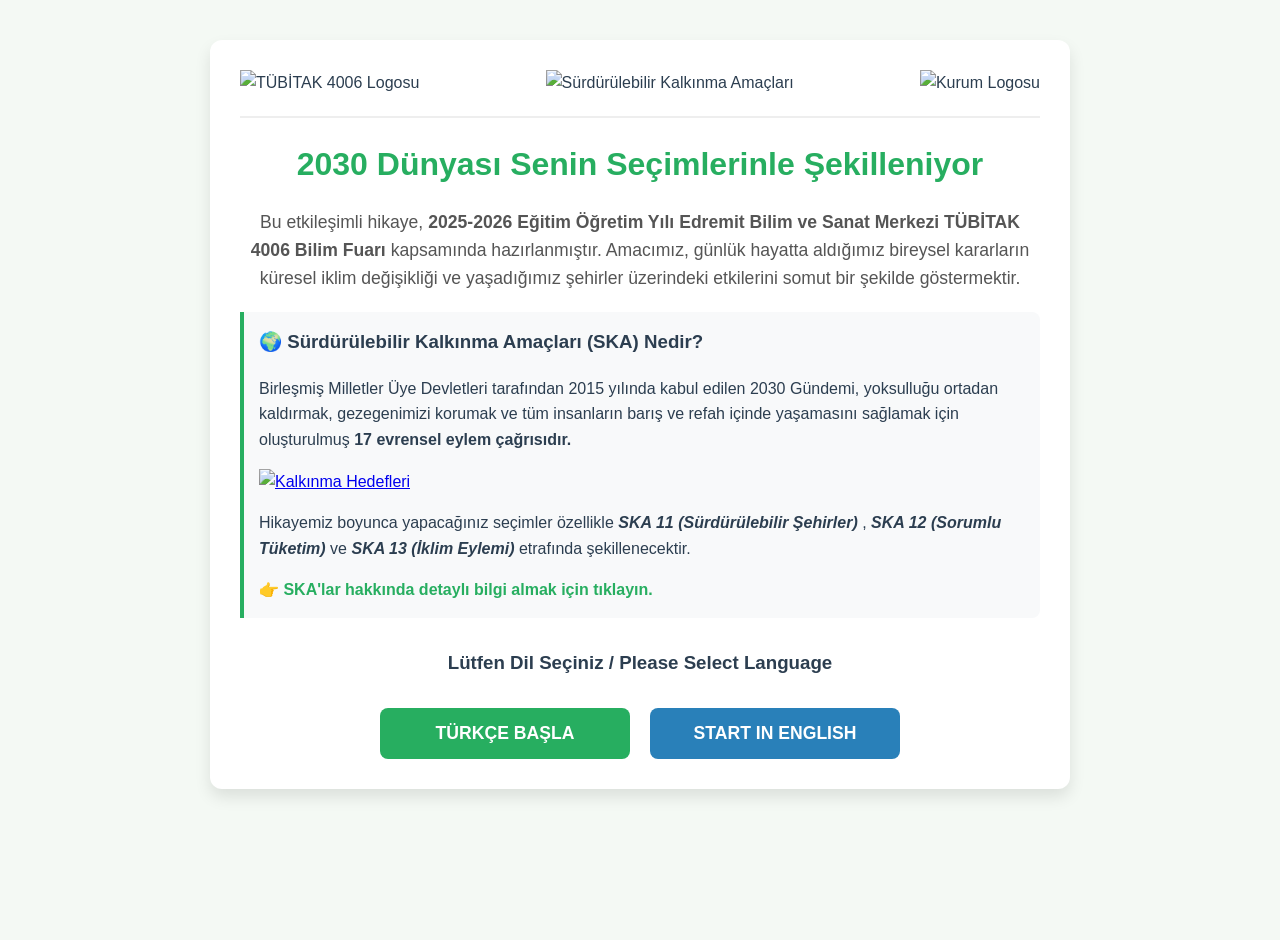
==== index.html @ 781aa415 "Add files via upload" ====
<!DOCTYPE html>
<html lang="tr">
<head>
    <meta charset="UTF-8">
    <meta name="viewport" content="width=device-width, initial-scale=1.0">
    <title>2030 Dünyası - TÜBİTAK 4006</title>
    <link rel="stylesheet" href="style.css">
    <style>
        /* Sayfa içeriğini ortalamayı garantiye alan yedek body ayarı */
        body {
            display: flex;
            justify-content: center;
            align-items: flex-start;
            min-height: 100vh;
            margin: 0;
            padding: 20px;
        }

        .intro-container {
            max-width: 800px;
            width: 100%;
            background-color: var(--card-bg, #ffffff);
            border-radius: 12px;
            box-shadow: 0 8px 16px rgba(0,0,0,0.1);
            padding: 30px;
            margin: 20px auto; /* Sağ ve sol boşlukları otomatik eşitleyerek ortalar */
        }

        .logo-row {
            display: flex;
            justify-content: space-between;
            align-items: center;
            border-bottom: 2px solid #eee;
            padding-bottom: 20px;
            margin-bottom: 20px;
        }

        .logo-row img {
            max-height: 100px;
            max-width: 40%;
            object-fit: contain;
        }

        .project-title {
            text-align: center;
            color: var(--primary-color, #27ae60);
            font-size: 2em;
            margin-bottom: 10px;
        }

        .info-section {
            background-color: #f8f9fa;
            border-left: 4px solid var(--primary-color, #27ae60);
            padding: 15px;
            margin: 20px 0;
            border-radius: 0 8px 8px 0;
        }

        .lang-row {
            display: flex;
            justify-content: center;
            gap: 20px;
            margin-top: 30px;
        }

        .btn-tr { background-color: #27ae60; }
        .btn-en { background-color: #2980b9; }
        .btn-tr:hover { background-color: #219653; }
        .btn-en:hover { background-color: #1f618d; }

        .lang-btn {
            color: white;
            border: none;
            padding: 15px 30px;
            font-size: 1.1em;
            border-radius: 8px;
            cursor: pointer;
            transition: transform 0.2s, background-color 0.2s;
            font-weight: bold;
            flex: 1;
            max-width: 250px;
        }
        .lang-btn:hover { transform: translateY(-3px); }
    </style>
</head>
<body>

    <div class="intro-container">
        <div class="logo-row">
            
            <img src="tubitak_logo.png" alt="TÜBİTAK 4006 Logosu">
            <img src="ska_banner_logo.png" alt="Sürdürülebilir Kalkınma Amaçları">
			<img src="kurum_logo.png" alt="Kurum Logosu">
        </div>

        <h1 class="project-title">2030 Dünyası Senin Seçimlerinle Şekilleniyor</h1>
        
        <p style="text-align: center; font-size: 1.1em; color: #555;">
            Bu etkileşimli hikaye, <strong>2025-2026 Eğitim Öğretim Yılı Edremit Bilim ve Sanat Merkezi TÜBİTAK 4006 Bilim Fuarı</strong> kapsamında hazırlanmıştır. 
            Amacımız, günlük hayatta aldığımız bireysel kararların küresel iklim değişikliği ve yaşadığımız şehirler üzerindeki etkilerini somut bir şekilde göstermektir.
        </p>

        <div class="info-section">
            <h3 style="margin-top: 0; color: #2c3e50;">🌍 Sürdürülebilir Kalkınma Amaçları (SKA) Nedir?</h3>
            <p>
                Birleşmiş Milletler Üye Devletleri tarafından 2015 yılında kabul edilen 2030 Gündemi, yoksulluğu ortadan kaldırmak, gezegenimizi korumak ve tüm insanların barış ve refah içinde yaşamasını sağlamak için oluşturulmuş <strong>17 evrensel eylem çağrısıdır.</strong>
            </p>
			<a href="https://turkiye.un.org/tr/sdgs#sdg-icons" target="_blank"><img src="hedefler.png" alt="Kalkınma Hedefleri" width="775" height="420"></a>
			
            <p>
                Hikayemiz boyunca yapacağınız seçimler özellikle <em> <strong>SKA 11 (Sürdürülebilir Şehirler) </strong></em>, <em><strong>SKA 12 (Sorumlu Tüketim)</strong></em> ve <em><strong>SKA 13 (İklim Eylemi)</strong></em> etrafında şekillenecektir.
            </p>
            <a href="https://turkiye.un.org/tr/sdgs" target="_blank" style="color: var(--primary-color, #27ae60); font-weight: bold; text-decoration: none;">
                👉 SKA'lar hakkında detaylı bilgi almak için tıklayın.
            </a>
        </div>

        <h3 style="text-align: center; margin-top: 30px; margin-bottom: 10px;">Lütfen Dil Seçiniz / Please Select Language</h3>
        
        <div class="lang-row">
            <button class="lang-btn btn-tr" onclick="window.location.href='seviye1.html'">TÜRKÇE BAŞLA</button>
            <button class="lang-btn btn-en" onclick="window.location.href='level1_en.html'">START IN ENGLISH</button>
        </div>
		

    </div>

</body>
</html>
---- style.css ----
:root {
    --bg-color: #f4f9f4; --text-color: #2c3e50;
    --primary-color: #27ae60; --hover-color: #2ecc71;
    --card-bg: #ffffff;
    --dialogue-mert: #2980b9; --dialogue-elif: #8e44ad;
    --dialogue-zeynep: #d35400; --dialogue-kamil: #c0392b;
}
body {
    font-family: 'Segoe UI', Tahoma, Geneva, Verdana, sans-serif;
    background-color: var(--bg-color); color: var(--text-color);
    line-height: 1.6; margin: 0; padding: 20px;
    display: flex; justify-content: center;
}
#game-container {
    max-width: 800px; width: 100%;
    background-color: var(--card-bg); border-radius: 12px;
    box-shadow: 0 8px 16px rgba(0,0,0,0.1); overflow: hidden;
    padding-bottom: 30px;
}
#scene-image {
    width: 100%; height: 400px; object-fit: cover;
    border-bottom: 4px solid var(--primary-color);
}
#story-content { padding: 30px; }
h2 {
    color: var(--primary-color); margin-top: 0;
    border-bottom: 2px dashed #ddd; padding-bottom: 10px;
}
.dialogue {
    margin: 15px 0; padding: 10px 15px; background-color: #f8f9fa;
    border-left: 4px solid #ccc; border-radius: 0 8px 8px 0;
}
.mert { border-color: var(--dialogue-mert); } .mert strong { color: var(--dialogue-mert); }
.elif { border-color: var(--dialogue-elif); } .elif strong { color: var(--dialogue-elif); }
.zeynep { border-color: var(--dialogue-zeynep); } .zeynep strong { color: var(--dialogue-zeynep); }
.kamil { border-color: var(--dialogue-kamil); } .kamil strong { color: var(--dialogue-kamil); }

.choice-btn {
    background-color: var(--primary-color); color: white;
    border: none; padding: 15px 20px; font-size: 16px;
    border-radius: 8px; cursor: pointer; transition: 0.3s;
    text-align: left; display: block; width: calc(100% - 60px);
    margin: 15px auto;
}
.choice-btn:hover { background-color: var(--hover-color); transform: translateY(-2px); }
.karne-box {
    background-color: #e8f8f5; border: 2px solid var(--primary-color);
    border-radius: 8px; padding: 20px; margin-top: 20px;
}
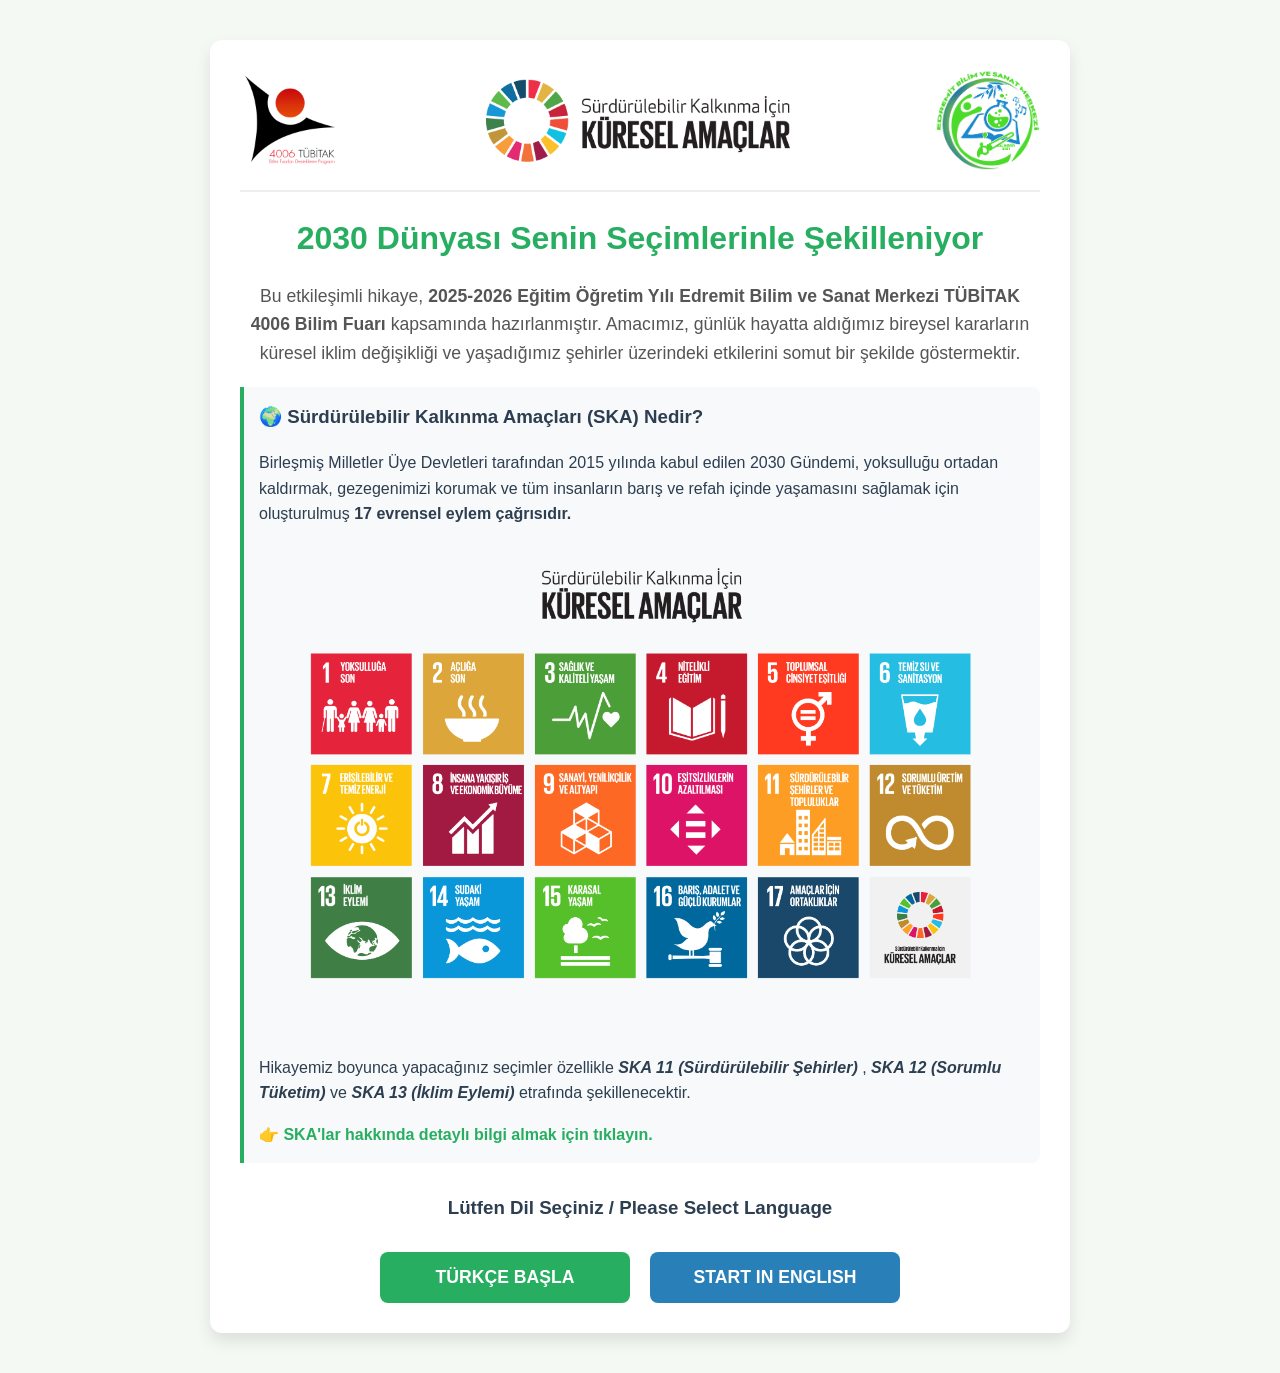
==== commit ec5fc588: "Update index.html" ====
--- a/index.html
+++ b/index.html
@@ -105,7 +105,7 @@
             <p>
                 Birleşmiş Milletler Üye Devletleri tarafından 2015 yılında kabul edilen 2030 Gündemi, yoksulluğu ortadan kaldırmak, gezegenimizi korumak ve tüm insanların barış ve refah içinde yaşamasını sağlamak için oluşturulmuş <strong>17 evrensel eylem çağrısıdır.</strong>
             </p>
-			<a href="https://turkiye.un.org/tr/sdgs#sdg-icons" target="_blank"><img src="hedefler.png" alt="Kalkınma Hedefleri" width="775" height="420"></a>
+			<a href="https://turkiye.un.org/tr/sdgs#sdg-icons" target="_blank"><img src="hedefler.png" alt="Kalkınma Hedefleri" style="max-width: 100%; height: auto; display: block; margin: 0 auto;"></a>
 			
             <p>
                 Hikayemiz boyunca yapacağınız seçimler özellikle <em> <strong>SKA 11 (Sürdürülebilir Şehirler) </strong></em>, <em><strong>SKA 12 (Sorumlu Tüketim)</strong></em> ve <em><strong>SKA 13 (İklim Eylemi)</strong></em> etrafında şekillenecektir.
@@ -126,4 +126,4 @@
     </div>
 
 </body>
-</html>+</html>
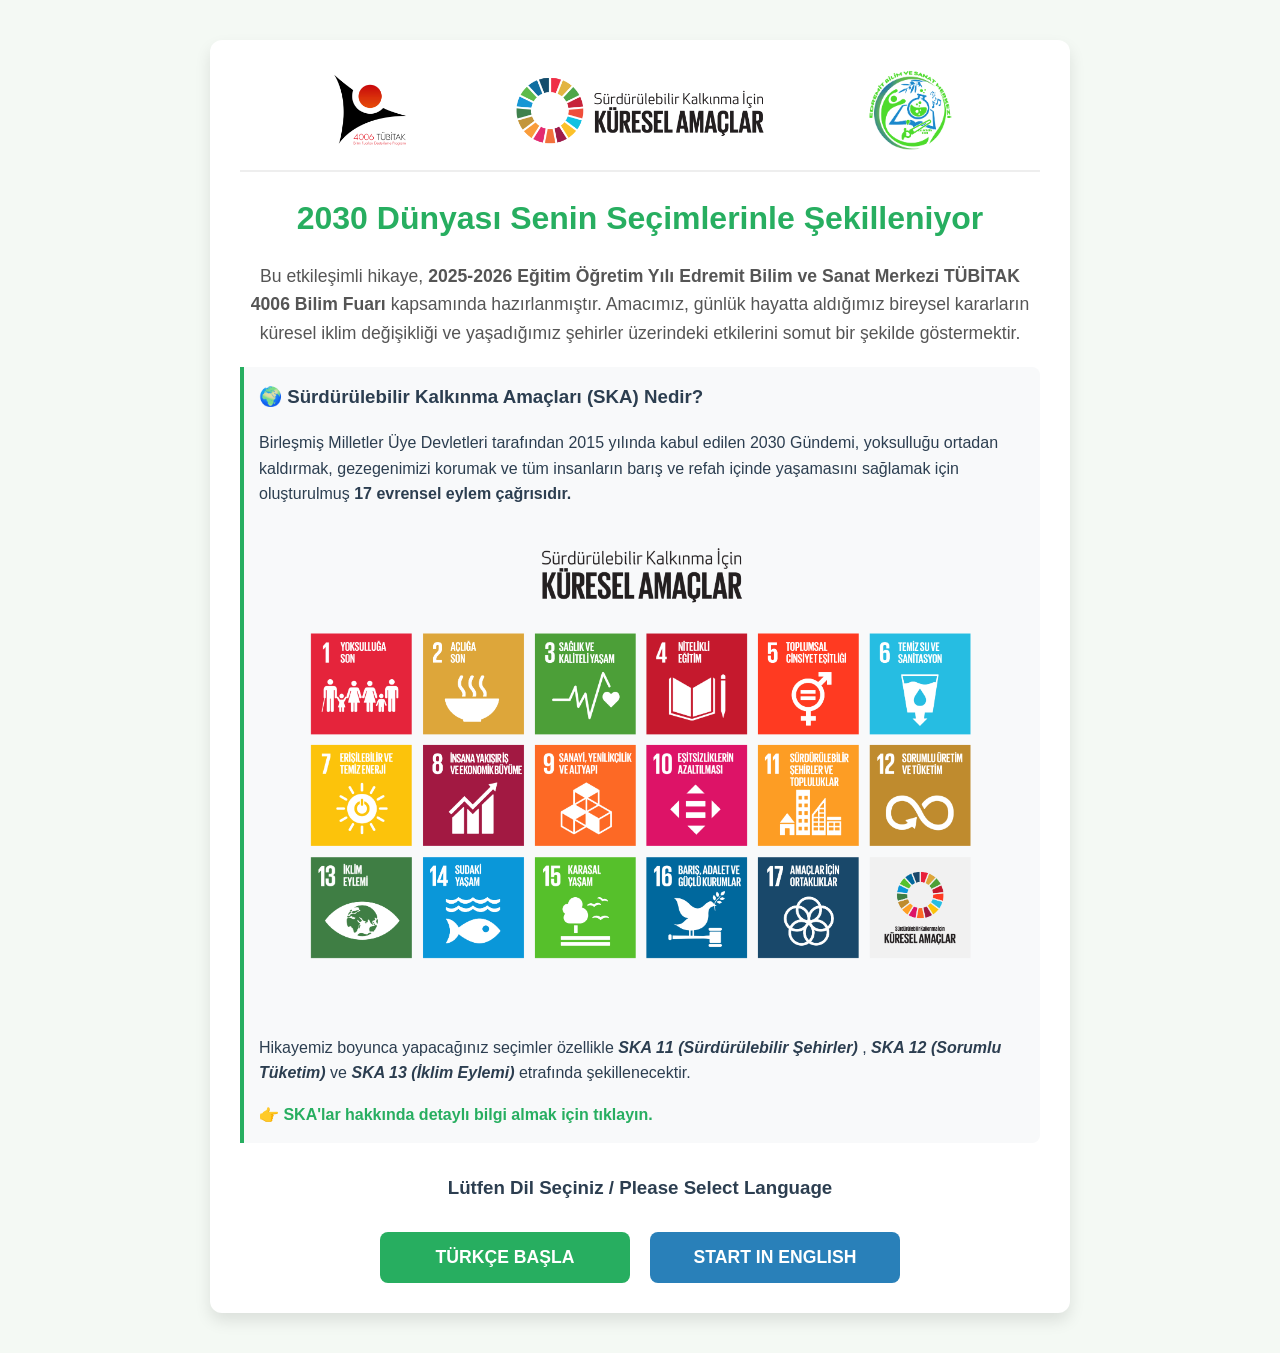
==== commit efbea0f4: "Update index.html" ====
--- a/index.html
+++ b/index.html
@@ -26,20 +26,27 @@
             margin: 20px auto; /* Sağ ve sol boşlukları otomatik eşitleyerek ortalar */
         }
 
-        .logo-row {
-            display: flex;
-            justify-content: space-between;
-            align-items: center;
-            border-bottom: 2px solid #eee;
-            padding-bottom: 20px;
-            margin-bottom: 20px;
-        }
+        /* Logoların bulunduğu satırı esnek hale getiriyoruz */
+.logo-row {
+    display: flex;
+    justify-content: space-between;
+    align-items: center;
+    flex-wrap: wrap; /* Ekran daraldığında logoların alt alta geçmesini sağlar */
+    gap: 10px; /* Logolar arasına boşluk ekler */
+    border-bottom: 2px solid #eee;
+    padding-bottom: 20px;
+    margin-bottom: 20px;
+}
 
-        .logo-row img {
-            max-height: 100px;
-            max-width: 40%;
-            object-fit: contain;
-        }
+/* Logo görsellerini responsive yapıyoruz */
+.logo-row img {
+    max-height: 80px;
+    max-width: 100%; /* Logonun kendi genişliğini aşmamasını sağlar */
+    height: auto;
+    object-fit: contain;
+    flex: 1; /* Logoların alanı dengeli paylaşmasını sağlar */
+    min-width: 100px; /* Logoların çok fazla küçülmesini engeller */
+}
 
         .project-title {
             text-align: center;
@@ -105,7 +112,7 @@
             <p>
                 Birleşmiş Milletler Üye Devletleri tarafından 2015 yılında kabul edilen 2030 Gündemi, yoksulluğu ortadan kaldırmak, gezegenimizi korumak ve tüm insanların barış ve refah içinde yaşamasını sağlamak için oluşturulmuş <strong>17 evrensel eylem çağrısıdır.</strong>
             </p>
-			<a href="https://turkiye.un.org/tr/sdgs#sdg-icons" target="_blank"><img src="hedefler.png" alt="Kalkınma Hedefleri" style="max-width: 100%; height: auto; display: block; margin: 0 auto;"></a>
+			<a href="https://turkiye.un.org/tr/sdgs#sdg-icons" target="_blank"><img src="hedefler.png" alt="Kalkınma Hedefleri" style="max-width: 100%; height: auto; display: block; margin: 15px auto;"></a>
 			
             <p>
                 Hikayemiz boyunca yapacağınız seçimler özellikle <em> <strong>SKA 11 (Sürdürülebilir Şehirler) </strong></em>, <em><strong>SKA 12 (Sorumlu Tüketim)</strong></em> ve <em><strong>SKA 13 (İklim Eylemi)</strong></em> etrafında şekillenecektir.
